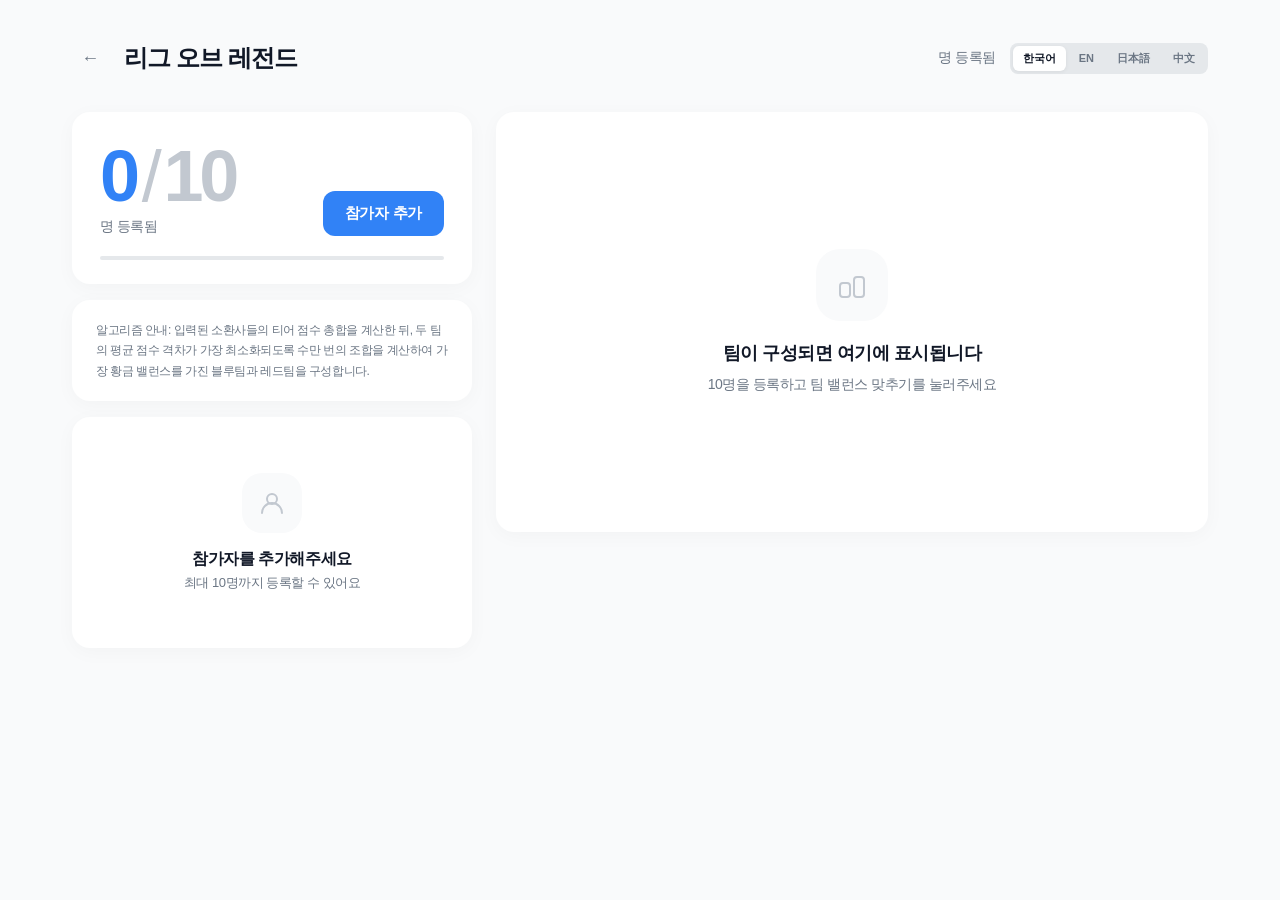
==== lol/index.html @ 45f171fe "update" ====
<!DOCTYPE html>
<html lang="ko">
<head>
  <meta charset="UTF-8">
  <meta name="viewport" content="width=device-width, initial-scale=1.0">
  <title>리그 오브 레전드 - Team Matching</title>
  <link rel="stylesheet" href="style.css">
</head>
<body>
<div class="page">
  <div class="topbar">
    <a href="../index.html" class="topbar-back">&larr;</a>
    <span class="topbar-title" id="appTitle">리그 오브 레전드</span>
    <div class="topbar-right">
      <span class="topbar-sub" id="statLabel"></span>
      <div class="lang-toggle">
        <button class="lang-btn active" data-lang="ko">한국어</button>
        <button class="lang-btn" data-lang="en">EN</button>
        <button class="lang-btn" data-lang="ja">日本語</button>
        <button class="lang-btn" data-lang="zh">中文</button>
      </div>
    </div>
  </div>
  <div class="dashboard">
    <div class="left-panel">
      <div class="card">
        <div class="stat-block">
          <div class="stat-row">
            <div>
              <div class="stat-count"><span class="n-cur" id="countNum">0</span><span class="n-sep">/</span><span class="n-tot">10</span></div>
              <div class="stat-label" id="statLabelSub"></div>
            </div>
            <div class="stat-actions">
              <button class="btn btn-primary" id="btnAdd"><span id="btnAddText"></span></button>
              <button class="btn btn-ghost" id="btnReset" style="display:none"></button>
            </div>
          </div>
          <div class="progress-wrap"><div class="progress-track"><div class="progress-fill" id="countProgress" style="width:0%"></div></div></div>
        </div>
        <div id="btnMatchWrap" style="display:none;padding:0 28px 24px">
          <button class="btn btn-primary btn-match" id="btnMatch"><span id="btnMatchText"></span></button>
        </div>
      </div>
      <!-- Algorithm info (shown before matching too) -->
      <div class="card algo-info-card" id="algoPreCard">
        <p class="algo-info-text" id="algoPreText"></p>
      </div>
      <div class="card" id="playerListCard" style="display:none">
        <div class="section-label" id="sectionLabelPlayers"></div>
        <div id="playerGrid" class="player-list"></div>
      </div>
      <div class="card" id="emptyCard">
        <div class="empty-state">
          <div class="empty-icon-wrap"><svg width="28" height="28" viewBox="0 0 28 28" fill="none"><circle cx="14" cy="10" r="5" stroke="#C2C8D0" stroke-width="2"/><path d="M4 24c0-5.523 4.477-10 10-10s10 4.477 10 10" stroke="#C2C8D0" stroke-width="2" stroke-linecap="round"/></svg></div>
          <div class="empty-title" id="emptyTitle"></div>
          <div class="empty-sub" id="emptySubtitle"></div>
        </div>
      </div>
    </div>
    <div class="right-panel">
      <div class="card placeholder-card" id="placeholderCard">
        <div class="placeholder-icon"><svg width="32" height="32" viewBox="0 0 32 32" fill="none"><rect x="4" y="14" width="10" height="14" rx="3" stroke="#C2C8D0" stroke-width="2"/><rect x="18" y="8" width="10" height="20" rx="3" stroke="#C2C8D0" stroke-width="2"/></svg></div>
        <div class="placeholder-title" id="placeholderTitle"></div>
        <div class="placeholder-sub" id="placeholderSub"></div>
      </div>
      <div id="resultScreen" class="result-screen">
        <div class="card result-header-card"><div class="result-title" id="resultTitle"></div><div class="result-subtitle" id="resultSubtitle"></div></div>
        <div id="errorMsg" class="error-msg" style="display:none"></div>
        <div id="warnMsg" class="warn-msg" style="display:none"></div>
        <div class="card" id="balanceSection"><div class="balance-section"><div class="balance-label" id="balanceLabel"></div><div class="balance-bar-wrap"><span class="balance-pct blue" id="bluePct">50%</span><div class="balance-bar-bg"><div class="balance-bar-blue" id="blueBar" style="width:50%"></div><div class="balance-bar-red" id="redBar" style="width:50%"></div></div><span class="balance-pct red" id="redPct">50%</span></div></div></div>
        <div class="teams-grid" id="teamsWrapper"></div>
        <div class="card algo-info-card"><p class="algo-info-text" id="algoInfoText"></p></div>
        <div class="card result-actions-card">
          <button class="btn btn-ghost" id="btnBack"></button>
          <button class="btn btn-secondary" id="btnCopy"><span id="btnCopyText"></span></button>
          <button class="btn btn-primary" id="btnReroll"><span id="btnRerollText"></span></button>
        </div>
      </div>
    </div>
  </div>
</div>
<div class="modal-overlay" id="modalOverlay"><div class="modal-sheet"><div class="modal-header"><span class="modal-title" id="modalTitle"></span><button class="modal-close" id="modalCloseBtn"><svg width="14" height="14" viewBox="0 0 14 14" fill="none"><path d="M1 1L13 13M13 1L1 13" stroke="currentColor" stroke-width="2" stroke-linecap="round"/></svg></button></div><div class="modal-body"><div class="step-indicator" id="stepIndicator"></div><div class="step-panel active" id="step1"><div class="step-label" id="stepLabel1"></div><input class="input-field" id="inputName" type="text" maxlength="20"><button class="modal-btn-primary" id="btnNext"></button></div><div class="step-panel" id="step2"><div class="step-label" id="stepLabel2"></div><div class="chip-grid" id="tierChips"></div></div><div class="step-panel" id="step3"><div class="step-label" id="stepLabel3"></div><div class="chip-grid" id="subTierChips"></div><div id="masterLpWrap" style="display:none;margin-top:16px"><div class="step-label" id="masterLpLabel"></div><div class="chip-grid" id="masterLpChips"></div></div></div><div class="step-panel" id="step4"><div class="step-label" id="stepLabel4"></div><div class="chip-grid" id="laneChips"></div></div><div class="step-panel" id="step5"><div class="step-label" id="stepLabel5"></div><div class="chip-grid" id="mustChips"></div><button class="modal-btn-ghost" id="btnSkip"></button></div><div class="step-panel" id="step6"><div class="step-label" id="stepLabel6"></div><div class="chip-grid" id="avoidChips"></div><button class="modal-btn-primary" id="btnFinish"></button></div></div></div></div>
<div class="modal-overlay" id="conflictOverlay"><div class="modal-sheet"><div class="modal-header"><span class="modal-title" id="conflictTitle"></span><button class="modal-close" id="conflictCloseBtn"><svg width="14" height="14" viewBox="0 0 14 14" fill="none"><path d="M1 1L13 13M13 1L1 13" stroke="currentColor" stroke-width="2" stroke-linecap="round"/></svg></button></div><div class="modal-body"><p class="conflict-msg" id="conflictMsg"></p><div class="conflict-btn-row"><button class="btn btn-ghost" id="conflictCancelBtn"></button><button class="btn btn-primary" id="conflictForceBtn" style="background:var(--red)"></button></div></div></div></div>
<div class="toast" id="toast"></div>
<script src="app.js"></script>
</body>
</html>
---- lol/style.css ----
*,*::before,*::after{box-sizing:border-box;margin:0;padding:0}
:root{--page-bg:#F9FAFB;--card-bg:#FFF;--blue:#3182F6;--blue-h:#1B6EE8;--blue-dim:rgba(49,130,246,.08);--red:#F04452;--red-dim:rgba(240,68,82,.07);--green:#00C471;--green-dim:rgba(0,196,113,.09);--orange:#F57C00;--orange-dim:rgba(245,124,0,.08);--text:#111827;--text2:#6B7684;--text3:#C2C8D0;--border:#E5E8EB;--card-shadow:0 4px 20px rgba(0,0,0,.03);--r:18px;--r-sm:12px;--r-xs:8px}
body{font-family:-apple-system,BlinkMacSystemFont,"Segoe UI","Noto Sans KR",Roboto,sans-serif;background:var(--page-bg);color:var(--text);min-height:100vh;-webkit-font-smoothing:antialiased;letter-spacing:-.03em}
.page{max-width:1200px;margin:0 auto;padding:40px 32px 80px}
.topbar{display:flex;align-items:center;gap:16px;margin-bottom:36px;flex-wrap:wrap}
.topbar-back{font-size:18px;font-weight:600;color:var(--text2);text-decoration:none;width:36px;height:36px;border-radius:50%;display:flex;align-items:center;justify-content:center;border:none;transition:all .12s;flex-shrink:0}
.topbar-back:hover{color:var(--blue)}.topbar-back:active{transform:scale(.9)}
.topbar-title{font-size:24px;font-weight:800;letter-spacing:-.04em;flex:1}
.topbar-right{display:flex;align-items:center;gap:14px;flex-wrap:wrap}
.topbar-sub{font-size:14px;color:var(--text2);font-weight:500;white-space:nowrap}
.lang-toggle{display:flex;gap:3px;background:var(--border);border-radius:var(--r-xs);padding:3px}
.lang-btn{padding:5px 10px;border-radius:6px;border:none;background:transparent;font-family:inherit;font-size:11px;font-weight:700;color:var(--text2);cursor:pointer;transition:all .12s}.lang-btn:active{transform:scale(.94)}.lang-btn.active{background:var(--card-bg);color:var(--text);box-shadow:0 1px 4px rgba(0,0,0,.06)}
.dashboard{display:grid;grid-template-columns:400px 1fr;gap:24px;align-items:start}@media(max-width:860px){.page{padding:24px 16px 60px}.dashboard{grid-template-columns:1fr}}
.card{background:var(--card-bg);border-radius:var(--r);box-shadow:var(--card-shadow);overflow:hidden}
.left-panel{display:flex;flex-direction:column;gap:16px}
.stat-block{padding:28px 28px 24px}.stat-row{display:flex;align-items:flex-end;justify-content:space-between;gap:12px}
.stat-count{font-size:72px;font-weight:800;letter-spacing:-.06em;line-height:1}.stat-count .n-cur{color:var(--blue)}.stat-count .n-sep{color:var(--text3);font-weight:300;margin:0 6px}.stat-count .n-tot{color:var(--text3)}
.stat-label{font-size:14px;color:var(--text2);font-weight:500;margin-top:6px}
.stat-actions{display:flex;flex-direction:column;gap:8px;align-items:flex-end;flex-shrink:0}
.progress-wrap{margin-top:20px}.progress-track{height:4px;border-radius:2px;background:var(--border);overflow:hidden}.progress-fill{height:100%;background:var(--blue);border-radius:2px;transition:width .45s cubic-bezier(.34,1.4,.64,1)}
.btn{display:inline-flex;align-items:center;justify-content:center;gap:6px;border:none;border-radius:var(--r-sm);font-family:inherit;font-weight:700;cursor:pointer;transition:all .12s;user-select:none;letter-spacing:-.02em;white-space:nowrap}.btn:active{transform:scale(.96)}.btn:disabled{opacity:.35;cursor:not-allowed;transform:none!important}
.btn-primary{background:var(--blue);color:#fff;padding:13px 22px;font-size:15px}.btn-primary:hover{background:var(--blue-h)}
.btn-secondary{background:var(--page-bg);color:var(--text);padding:13px 22px;font-size:15px}.btn-secondary:hover{background:var(--border)}
.btn-ghost{background:transparent;color:var(--text2);border:1.5px solid var(--border);padding:12px 20px;font-size:14px}.btn-ghost:hover{background:var(--page-bg)}
.btn-danger{background:var(--red-dim);color:var(--red);padding:8px 14px;font-size:13px}.btn-danger:hover{background:rgba(240,68,82,.13)}
.btn-match{width:100%;padding:16px;font-size:16px;border-radius:var(--r)}
.section-label{font-size:11px;font-weight:700;color:var(--text3);letter-spacing:.08em;text-transform:uppercase;padding:0 28px 12px}
.player-list{display:flex;flex-direction:column}.player-item{display:flex;align-items:center;gap:14px;padding:14px 24px;border-top:1px solid var(--page-bg);transition:background .1s}.player-item:first-child{border-top:none}.player-item:hover{background:#FAFBFC}
.tier-badge{width:44px;height:44px;border-radius:var(--r-sm);display:flex;align-items:center;justify-content:center;font-size:12px;font-weight:800;flex-shrink:0}
.player-info{flex:1;min-width:0}.player-name{font-size:15px;font-weight:700;white-space:nowrap;overflow:hidden;text-overflow:ellipsis}.player-meta{font-size:12px;color:var(--text2);margin-top:2px;font-weight:500}
.score-pill{display:inline-block;font-size:11px;font-weight:700;color:var(--blue);background:var(--blue-dim);padding:2px 8px;border-radius:20px;margin-top:4px}
.player-tags{display:flex;gap:4px;flex-wrap:wrap;margin-top:4px}.tag{font-size:11px;padding:2px 7px;border-radius:20px;font-weight:600}.tag-must{background:var(--green-dim);color:#007A45}.tag-avoid{background:var(--red-dim);color:var(--red)}
.empty-state{padding:56px 28px;text-align:center}.empty-icon-wrap{width:60px;height:60px;border-radius:20px;background:var(--page-bg);margin:0 auto 16px;display:flex;align-items:center;justify-content:center}
.empty-title{font-size:16px;font-weight:700;margin-bottom:4px}.empty-sub{font-size:13px;color:var(--text2);font-weight:500}
.right-panel{position:sticky;top:32px}
.placeholder-card{min-height:420px;display:flex;flex-direction:column;align-items:center;justify-content:center;text-align:center;padding:48px 40px}
.placeholder-icon{width:72px;height:72px;border-radius:24px;background:var(--page-bg);margin:0 auto 20px;display:flex;align-items:center;justify-content:center}
.placeholder-title{font-size:18px;font-weight:700;margin-bottom:8px}.placeholder-sub{font-size:14px;color:var(--text2);font-weight:500;line-height:1.6;white-space:pre-line}
.result-screen{display:none}.result-screen.active{display:flex;flex-direction:column;gap:16px}
.result-header-card{padding:28px 28px 24px}.result-title{font-size:22px;font-weight:800;letter-spacing:-.04em}.result-subtitle{font-size:13px;color:var(--text2);margin-top:4px;font-weight:500}
.balance-section{padding:20px 28px}.balance-label{font-size:11px;font-weight:700;color:var(--text3);letter-spacing:.08em;text-transform:uppercase;margin-bottom:10px}
.balance-bar-wrap{display:flex;align-items:center;gap:10px}.balance-bar-bg{flex:1;height:6px;border-radius:3px;background:var(--border);overflow:hidden;display:flex}
.balance-bar-blue{height:100%;background:var(--blue);transition:width .5s cubic-bezier(.34,1.2,.64,1)}.balance-bar-red{height:100%;background:var(--red);transition:width .5s cubic-bezier(.34,1.2,.64,1)}
.balance-pct{font-size:12px;font-weight:700;min-width:36px;text-align:center}.balance-pct.blue{color:var(--blue)}.balance-pct.red{color:var(--red)}
.teams-grid{display:grid;grid-template-columns:1fr 1fr;gap:16px}@media(max-width:640px){.teams-grid{grid-template-columns:1fr}}
.team-card{border-radius:var(--r);overflow:hidden;box-shadow:var(--card-shadow)}.team-header{padding:16px 20px;font-size:14px;font-weight:800;display:flex;align-items:center;justify-content:space-between;letter-spacing:-.03em}
.team-blue .team-header{background:var(--blue-dim);color:var(--blue)}.team-red .team-header{background:var(--red-dim);color:var(--red)}
.team-score-badge{font-size:12px;font-weight:700;padding:3px 10px;border-radius:20px}.team-blue .team-score-badge{background:rgba(49,130,246,.12);color:var(--blue)}.team-red .team-score-badge{background:rgba(240,68,82,.12);color:var(--red)}
.team-player-list{background:var(--card-bg)}.team-player-row{display:flex;align-items:center;gap:10px;padding:11px 20px;border-bottom:1px solid var(--page-bg)}.team-player-row:last-child{border-bottom:none}
.lane-badge{width:28px;height:28px;border-radius:var(--r-xs);background:var(--page-bg);display:flex;align-items:center;justify-content:center;font-size:11px;font-weight:800;color:var(--text2);flex-shrink:0}
.team-player-name{font-size:14px;font-weight:700;flex:1;letter-spacing:-.02em}.team-player-tier{font-size:11px;color:var(--text2);font-weight:600}
.algo-info-card{padding:20px 24px}.algo-info-text{font-size:12px;color:var(--text2);line-height:1.7;font-weight:500}
.result-actions-card{padding:20px 28px;display:flex;gap:10px}.result-actions-card .btn{flex:1}
.error-msg{margin:0 28px;background:var(--red-dim);border:1px solid rgba(240,68,82,.18);border-radius:var(--r-sm);padding:14px 18px;color:var(--red);font-size:13px;font-weight:600;text-align:center}
.warn-msg{margin:0 28px;background:var(--orange-dim);border:1px solid rgba(245,124,0,.18);border-radius:var(--r-sm);padding:12px 18px;color:var(--orange);font-size:12px;font-weight:600;text-align:center}
.modal-overlay{position:fixed;inset:0;z-index:300;background:rgba(255,255,255,.82);backdrop-filter:blur(20px);-webkit-backdrop-filter:blur(20px);display:flex;align-items:center;justify-content:center;opacity:0;pointer-events:none;transition:opacity .22s;padding:20px}.modal-overlay.active{opacity:1;pointer-events:all}
.modal-sheet{background:var(--card-bg);border-radius:24px;width:100%;max-width:520px;box-shadow:0 8px 60px rgba(0,0,0,.12);transform:translateY(20px) scale(.98);transition:transform .28s cubic-bezier(.34,1.4,.64,1);max-height:90vh;overflow-y:auto}.modal-overlay.active .modal-sheet{transform:translateY(0) scale(1)}
.modal-header{padding:28px 28px 0;display:flex;align-items:center;justify-content:space-between}.modal-title{font-size:20px;font-weight:800;letter-spacing:-.04em}
.modal-close{width:32px;height:32px;border-radius:50%;background:var(--page-bg);border:none;cursor:pointer;display:flex;align-items:center;justify-content:center;color:var(--text2);transition:background .12s;flex-shrink:0}.modal-close:hover{background:var(--border)}.modal-close:active{transform:scale(.9)}
.modal-body{padding:20px 28px 32px}
.step-indicator{display:flex;gap:5px;margin-bottom:22px}.step-dot{height:3px;border-radius:2px;flex:1;background:var(--border);transition:background .25s}.step-dot.active{background:var(--blue)}.step-dot.done{background:var(--green)}
.step-panel{display:none}.step-panel.active{display:block;animation:fadeSlide .22s ease}@keyframes fadeSlide{from{opacity:0;transform:translateX(14px)}to{opacity:1;transform:translateX(0)}}
.step-label{font-size:11px;font-weight:700;color:var(--text3);letter-spacing:.07em;text-transform:uppercase;margin-bottom:12px}
.input-field{width:100%;padding:15px 18px;border:1.5px solid var(--border);border-radius:var(--r-sm);font-size:17px;font-family:inherit;font-weight:600;color:var(--text);background:var(--card-bg);outline:none;transition:border-color .15s}.input-field:focus{border-color:var(--blue)}.input-field::placeholder{color:var(--text3);font-weight:500}
.chip-grid{display:flex;flex-wrap:wrap;gap:8px}.chip{padding:10px 16px;border-radius:var(--r-sm);border:1.5px solid var(--border);background:var(--card-bg);font-size:13px;font-weight:600;cursor:pointer;transition:all .1s;user-select:none;color:var(--text)}.chip:hover{border-color:var(--blue);color:var(--blue)}.chip:active{transform:scale(.95)}.chip.selected{background:var(--blue);border-color:var(--blue);color:#fff}.chip.sel-avoid{background:var(--red);border-color:var(--red);color:#fff}.chip.sel-must{background:var(--green);border-color:var(--green);color:#fff}
.modal-btn-primary{width:100%;margin-top:14px;padding:15px;border-radius:var(--r-sm);background:var(--blue);color:#fff;border:none;font-family:inherit;font-size:15px;font-weight:700;cursor:pointer;transition:all .12s}.modal-btn-primary:hover{background:var(--blue-h)}.modal-btn-primary:active{transform:scale(.97)}
.modal-btn-ghost{width:100%;margin-top:10px;padding:13px;border-radius:var(--r-sm);background:transparent;color:var(--text2);border:1.5px solid var(--border);font-family:inherit;font-size:14px;font-weight:700;cursor:pointer;transition:all .12s}.modal-btn-ghost:hover{background:var(--page-bg)}.modal-btn-ghost:active{transform:scale(.97)}
.conflict-msg{font-size:14px;color:var(--text2);line-height:1.7;margin-bottom:24px;white-space:pre-line;font-weight:500}.conflict-btn-row{display:flex;gap:10px}.conflict-btn-row .btn{flex:1}
.toast{position:fixed;bottom:32px;left:50%;transform:translateX(-50%) translateY(16px);background:rgba(17,24,39,.92);color:#fff;padding:11px 20px;border-radius:12px;font-size:13px;font-weight:600;opacity:0;transition:all .25s;z-index:999;white-space:nowrap;pointer-events:none}.toast.show{opacity:1;transform:translateX(-50%) translateY(0)}
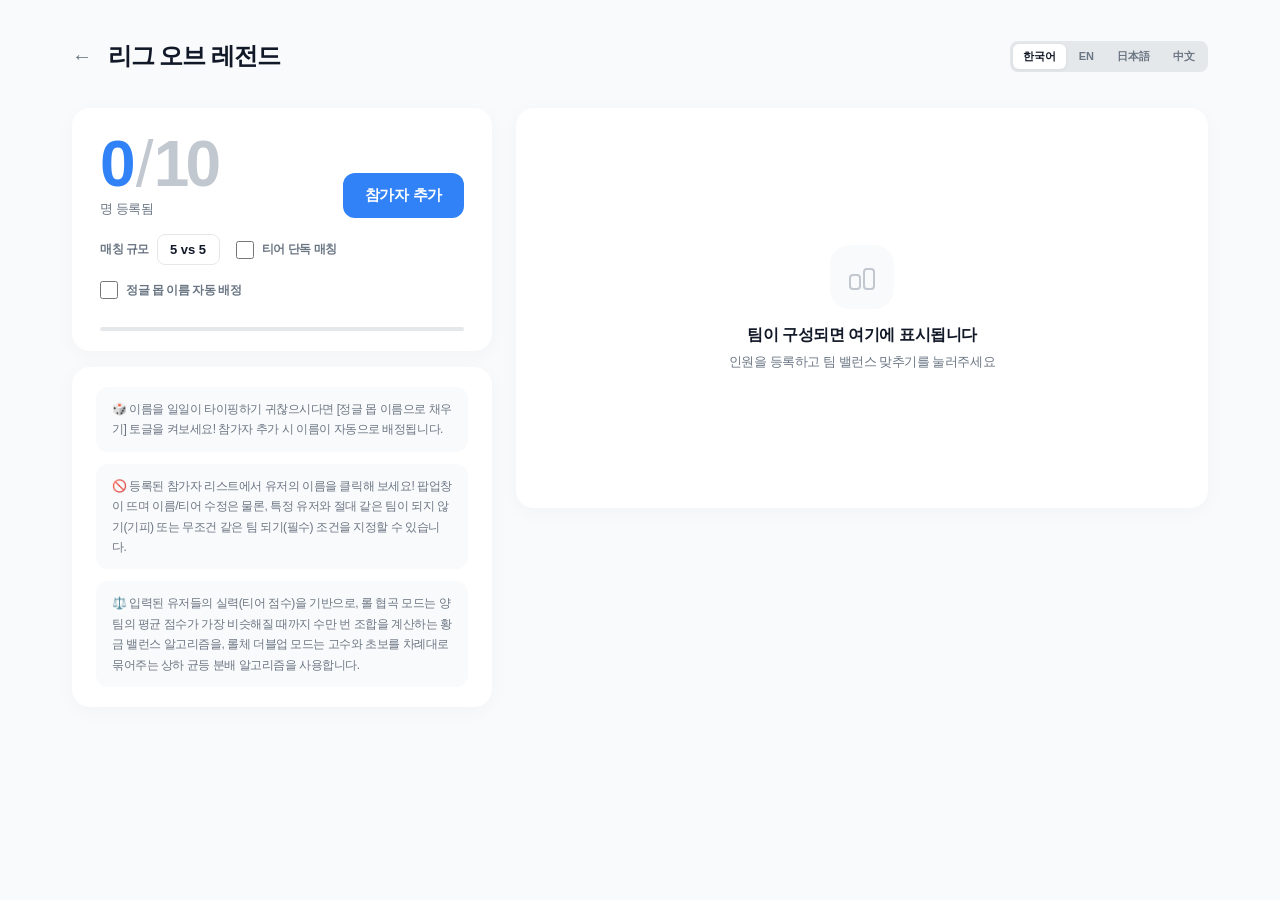
==== commit a3dac052: "1.2" ====
--- a/lol/index.html
+++ b/lol/index.html
@@ -10,9 +10,8 @@
 <div class="page">
   <div class="topbar">
     <a href="../index.html" class="topbar-back">&larr;</a>
-    <span class="topbar-title" id="appTitle">리그 오브 레전드</span>
+    <span class="topbar-title" id="appTitle"></span>
     <div class="topbar-right">
-      <span class="topbar-sub" id="statLabel"></span>
       <div class="lang-toggle">
         <button class="lang-btn active" data-lang="ko">한국어</button>
         <button class="lang-btn" data-lang="en">EN</button>
@@ -23,11 +22,12 @@
   </div>
   <div class="dashboard">
     <div class="left-panel">
+      <!-- Controls card -->
       <div class="card">
         <div class="stat-block">
           <div class="stat-row">
             <div>
-              <div class="stat-count"><span class="n-cur" id="countNum">0</span><span class="n-sep">/</span><span class="n-tot">10</span></div>
+              <div class="stat-count"><span class="n-cur" id="countNum">0</span><span class="n-sep">/</span><span class="n-tot" id="countTotal">10</span></div>
               <div class="stat-label" id="statLabelSub"></div>
             </div>
             <div class="stat-actions">
@@ -35,26 +35,50 @@
               <button class="btn btn-ghost" id="btnReset" style="display:none"></button>
             </div>
           </div>
+          <!-- Options row -->
+          <div class="options-row">
+            <div class="option-item">
+              <label class="option-label" id="matchSizeLabel"></label>
+              <select class="option-select" id="matchSizeSelect">
+                <option value="2">2 vs 2</option>
+                <option value="3">3 vs 3</option>
+                <option value="4">4 vs 4</option>
+                <option value="5" selected>5 vs 5</option>
+              </select>
+            </div>
+            <div class="option-item">
+              <label class="toggle-wrap">
+                <input type="checkbox" id="simpleModeToggle">
+                <span class="toggle-label" id="simpleModeLabel"></span>
+              </label>
+            </div>
+            <div class="option-item">
+              <label class="toggle-wrap">
+                <input type="checkbox" id="autoNameToggle">
+                <span class="toggle-label" id="autoNameLabel"></span>
+              </label>
+            </div>
+          </div>
+          <!-- Utility buttons -->
+          <div class="util-row">
+            <button class="btn btn-ghost btn-util" id="btnUndo" style="display:none"></button>
+          </div>
           <div class="progress-wrap"><div class="progress-track"><div class="progress-fill" id="countProgress" style="width:0%"></div></div></div>
         </div>
         <div id="btnMatchWrap" style="display:none;padding:0 28px 24px">
           <button class="btn btn-primary btn-match" id="btnMatch"><span id="btnMatchText"></span></button>
         </div>
       </div>
-      <!-- Algorithm info (shown before matching too) -->
-      <div class="card algo-info-card" id="algoPreCard">
-        <p class="algo-info-text" id="algoPreText"></p>
+      <!-- Guide card -->
+      <div class="card guide-card" id="guideCard">
+        <div class="guide-item" id="guideAutoFill"></div>
+        <div class="guide-item" id="guideRelation"></div>
+        <div class="guide-item" id="guideAlgo"></div>
       </div>
+      <!-- Player list -->
       <div class="card" id="playerListCard" style="display:none">
         <div class="section-label" id="sectionLabelPlayers"></div>
         <div id="playerGrid" class="player-list"></div>
-      </div>
-      <div class="card" id="emptyCard">
-        <div class="empty-state">
-          <div class="empty-icon-wrap"><svg width="28" height="28" viewBox="0 0 28 28" fill="none"><circle cx="14" cy="10" r="5" stroke="#C2C8D0" stroke-width="2"/><path d="M4 24c0-5.523 4.477-10 10-10s10 4.477 10 10" stroke="#C2C8D0" stroke-width="2" stroke-linecap="round"/></svg></div>
-          <div class="empty-title" id="emptyTitle"></div>
-          <div class="empty-sub" id="emptySubtitle"></div>
-        </div>
       </div>
     </div>
     <div class="right-panel">
@@ -69,7 +93,6 @@
         <div id="warnMsg" class="warn-msg" style="display:none"></div>
         <div class="card" id="balanceSection"><div class="balance-section"><div class="balance-label" id="balanceLabel"></div><div class="balance-bar-wrap"><span class="balance-pct blue" id="bluePct">50%</span><div class="balance-bar-bg"><div class="balance-bar-blue" id="blueBar" style="width:50%"></div><div class="balance-bar-red" id="redBar" style="width:50%"></div></div><span class="balance-pct red" id="redPct">50%</span></div></div></div>
         <div class="teams-grid" id="teamsWrapper"></div>
-        <div class="card algo-info-card"><p class="algo-info-text" id="algoInfoText"></p></div>
         <div class="card result-actions-card">
           <button class="btn btn-ghost" id="btnBack"></button>
           <button class="btn btn-secondary" id="btnCopy"><span id="btnCopyText"></span></button>
@@ -79,9 +102,23 @@
     </div>
   </div>
 </div>
-<div class="modal-overlay" id="modalOverlay"><div class="modal-sheet"><div class="modal-header"><span class="modal-title" id="modalTitle"></span><button class="modal-close" id="modalCloseBtn"><svg width="14" height="14" viewBox="0 0 14 14" fill="none"><path d="M1 1L13 13M13 1L1 13" stroke="currentColor" stroke-width="2" stroke-linecap="round"/></svg></button></div><div class="modal-body"><div class="step-indicator" id="stepIndicator"></div><div class="step-panel active" id="step1"><div class="step-label" id="stepLabel1"></div><input class="input-field" id="inputName" type="text" maxlength="20"><button class="modal-btn-primary" id="btnNext"></button></div><div class="step-panel" id="step2"><div class="step-label" id="stepLabel2"></div><div class="chip-grid" id="tierChips"></div></div><div class="step-panel" id="step3"><div class="step-label" id="stepLabel3"></div><div class="chip-grid" id="subTierChips"></div><div id="masterLpWrap" style="display:none;margin-top:16px"><div class="step-label" id="masterLpLabel"></div><div class="chip-grid" id="masterLpChips"></div></div></div><div class="step-panel" id="step4"><div class="step-label" id="stepLabel4"></div><div class="chip-grid" id="laneChips"></div></div><div class="step-panel" id="step5"><div class="step-label" id="stepLabel5"></div><div class="chip-grid" id="mustChips"></div><button class="modal-btn-ghost" id="btnSkip"></button></div><div class="step-panel" id="step6"><div class="step-label" id="stepLabel6"></div><div class="chip-grid" id="avoidChips"></div><button class="modal-btn-primary" id="btnFinish"></button></div></div></div></div>
+<!-- Add Modal -->
+<div class="modal-overlay" id="modalOverlay"><div class="modal-sheet"><div class="modal-header"><button class="modal-back" id="modalBackBtn" style="display:none">&larr;</button><span class="modal-title" id="modalTitle"></span><button class="modal-close" id="modalCloseBtn"><svg width="14" height="14" viewBox="0 0 14 14" fill="none"><path d="M1 1L13 13M13 1L1 13" stroke="currentColor" stroke-width="2" stroke-linecap="round"/></svg></button></div><div class="modal-body"><div class="step-indicator" id="stepIndicator"></div><div class="step-panel active" id="step1"><div class="step-label" id="stepLabel1"></div><input class="input-field" id="inputName" type="text" maxlength="20"><button class="modal-btn-primary" id="btnNext"></button></div><div class="step-panel" id="step2"><div class="step-label" id="stepLabel2"></div><div class="chip-grid" id="tierChips"></div></div><div class="step-panel" id="step3"><div class="step-label" id="stepLabel3"></div><div class="chip-grid" id="subTierChips"></div><div id="masterLpWrap" style="display:none;margin-top:16px"><div class="step-label" id="masterLpLabel"></div><div class="chip-grid" id="masterLpChips"></div></div></div><div class="step-panel" id="step4"><div class="step-label" id="stepLabel4"></div><div class="chip-grid" id="laneChips"></div></div></div></div></div>
+<!-- Edit Modal -->
+<div class="modal-overlay" id="editOverlay"><div class="modal-sheet"><div class="modal-header"><span class="modal-title" id="editModalTitle"></span><button class="modal-close" id="editCloseBtn"><svg width="14" height="14" viewBox="0 0 14 14" fill="none"><path d="M1 1L13 13M13 1L1 13" stroke="currentColor" stroke-width="2" stroke-linecap="round"/></svg></button></div><div class="modal-body" id="editModalBody"></div></div></div>
+<!-- Conflict Modal -->
 <div class="modal-overlay" id="conflictOverlay"><div class="modal-sheet"><div class="modal-header"><span class="modal-title" id="conflictTitle"></span><button class="modal-close" id="conflictCloseBtn"><svg width="14" height="14" viewBox="0 0 14 14" fill="none"><path d="M1 1L13 13M13 1L1 13" stroke="currentColor" stroke-width="2" stroke-linecap="round"/></svg></button></div><div class="modal-body"><p class="conflict-msg" id="conflictMsg"></p><div class="conflict-btn-row"><button class="btn btn-ghost" id="conflictCancelBtn"></button><button class="btn btn-primary" id="conflictForceBtn" style="background:var(--red)"></button></div></div></div></div>
 <div class="toast" id="toast"></div>
-<script src="app.js"></script>
+<script src="../shared/tierData.js"></script>
+<script src="../shared/utils.js"></script>
+<script src="../shared/i18n.js"></script>
+<script src="ui.js"></script>
+<script src="modal.js"></script>
+<script src="editModal.js"></script>
+<script src="algorithm.js"></script>
+<script src="autofill.js"></script>
+<script src="copy.js"></script>
+<script src="guide.js"></script>
+<script src="main.js"></script>
 </body>
 </html>
--- a/lol/style.css
+++ b/lol/style.css
@@ -3,67 +3,77 @@
 body{font-family:-apple-system,BlinkMacSystemFont,"Segoe UI","Noto Sans KR",Roboto,sans-serif;background:var(--page-bg);color:var(--text);min-height:100vh;-webkit-font-smoothing:antialiased;letter-spacing:-.03em}
 .page{max-width:1200px;margin:0 auto;padding:40px 32px 80px}
 .topbar{display:flex;align-items:center;gap:16px;margin-bottom:36px;flex-wrap:wrap}
-.topbar-back{font-size:18px;font-weight:600;color:var(--text2);text-decoration:none;width:36px;height:36px;border-radius:50%;display:flex;align-items:center;justify-content:center;border:none;transition:all .12s;flex-shrink:0}
-.topbar-back:hover{color:var(--blue)}.topbar-back:active{transform:scale(.9)}
+.topbar-back{font-size:20px;font-weight:600;color:var(--text2);text-decoration:none;transition:color .12s}.topbar-back:hover{color:var(--blue)}.topbar-back:active{transform:scale(.9)}
 .topbar-title{font-size:24px;font-weight:800;letter-spacing:-.04em;flex:1}
 .topbar-right{display:flex;align-items:center;gap:14px;flex-wrap:wrap}
 .topbar-sub{font-size:14px;color:var(--text2);font-weight:500;white-space:nowrap}
 .lang-toggle{display:flex;gap:3px;background:var(--border);border-radius:var(--r-xs);padding:3px}
 .lang-btn{padding:5px 10px;border-radius:6px;border:none;background:transparent;font-family:inherit;font-size:11px;font-weight:700;color:var(--text2);cursor:pointer;transition:all .12s}.lang-btn:active{transform:scale(.94)}.lang-btn.active{background:var(--card-bg);color:var(--text);box-shadow:0 1px 4px rgba(0,0,0,.06)}
-.dashboard{display:grid;grid-template-columns:400px 1fr;gap:24px;align-items:start}@media(max-width:860px){.page{padding:24px 16px 60px}.dashboard{grid-template-columns:1fr}}
+.dashboard{display:grid;grid-template-columns:420px 1fr;gap:24px;align-items:start}@media(max-width:900px){.page{padding:24px 16px 60px}.dashboard{grid-template-columns:1fr}}
 .card{background:var(--card-bg);border-radius:var(--r);box-shadow:var(--card-shadow);overflow:hidden}
 .left-panel{display:flex;flex-direction:column;gap:16px}
-.stat-block{padding:28px 28px 24px}.stat-row{display:flex;align-items:flex-end;justify-content:space-between;gap:12px}
-.stat-count{font-size:72px;font-weight:800;letter-spacing:-.06em;line-height:1}.stat-count .n-cur{color:var(--blue)}.stat-count .n-sep{color:var(--text3);font-weight:300;margin:0 6px}.stat-count .n-tot{color:var(--text3)}
-.stat-label{font-size:14px;color:var(--text2);font-weight:500;margin-top:6px}
+.stat-block{padding:24px 28px 20px}.stat-row{display:flex;align-items:flex-end;justify-content:space-between;gap:12px}
+.stat-count{font-size:64px;font-weight:800;letter-spacing:-.06em;line-height:1}.stat-count .n-cur{color:var(--blue)}.stat-count .n-sep{color:var(--text3);font-weight:300;margin:0 4px}.stat-count .n-tot{color:var(--text3)}
+.stat-label{font-size:13px;color:var(--text2);font-weight:500;margin-top:4px}
 .stat-actions{display:flex;flex-direction:column;gap:8px;align-items:flex-end;flex-shrink:0}
-.progress-wrap{margin-top:20px}.progress-track{height:4px;border-radius:2px;background:var(--border);overflow:hidden}.progress-fill{height:100%;background:var(--blue);border-radius:2px;transition:width .45s cubic-bezier(.34,1.4,.64,1)}
+.options-row{display:flex;gap:16px;align-items:center;margin-top:16px;flex-wrap:wrap}
+.option-item{display:flex;align-items:center;gap:8px}
+.option-label{font-size:12px;font-weight:700;color:var(--text2)}
+.option-select{padding:7px 12px;border-radius:var(--r-xs);border:1.5px solid var(--border);background:var(--card-bg);font-family:inherit;font-size:13px;font-weight:700;color:var(--text);cursor:pointer;outline:none;-webkit-appearance:none;appearance:none}.option-select:focus{border-color:var(--blue)}
+.toggle-wrap{display:flex;align-items:center;gap:8px;cursor:pointer}
+.toggle-wrap input[type="checkbox"]{width:18px;height:18px;accent-color:var(--blue);cursor:pointer}
+.toggle-label{font-size:12px;font-weight:700;color:var(--text2)}
+.util-row{display:flex;gap:8px;margin-top:12px}
+.btn-util{padding:9px 14px;font-size:12px}
+.progress-wrap{margin-top:16px}.progress-track{height:4px;border-radius:2px;background:var(--border);overflow:hidden}.progress-fill{height:100%;background:var(--blue);border-radius:2px;transition:width .45s cubic-bezier(.34,1.4,.64,1)}
 .btn{display:inline-flex;align-items:center;justify-content:center;gap:6px;border:none;border-radius:var(--r-sm);font-family:inherit;font-weight:700;cursor:pointer;transition:all .12s;user-select:none;letter-spacing:-.02em;white-space:nowrap}.btn:active{transform:scale(.96)}.btn:disabled{opacity:.35;cursor:not-allowed;transform:none!important}
 .btn-primary{background:var(--blue);color:#fff;padding:13px 22px;font-size:15px}.btn-primary:hover{background:var(--blue-h)}
 .btn-secondary{background:var(--page-bg);color:var(--text);padding:13px 22px;font-size:15px}.btn-secondary:hover{background:var(--border)}
 .btn-ghost{background:transparent;color:var(--text2);border:1.5px solid var(--border);padding:12px 20px;font-size:14px}.btn-ghost:hover{background:var(--page-bg)}
 .btn-danger{background:var(--red-dim);color:var(--red);padding:8px 14px;font-size:13px}.btn-danger:hover{background:rgba(240,68,82,.13)}
 .btn-match{width:100%;padding:16px;font-size:16px;border-radius:var(--r)}
+.guide-card{padding:20px 24px;display:flex;flex-direction:column;gap:12px}
+.guide-item{font-size:12px;color:var(--text2);line-height:1.7;font-weight:500;padding:12px 16px;background:var(--page-bg);border-radius:var(--r-sm)}
 .section-label{font-size:11px;font-weight:700;color:var(--text3);letter-spacing:.08em;text-transform:uppercase;padding:0 28px 12px}
-.player-list{display:flex;flex-direction:column}.player-item{display:flex;align-items:center;gap:14px;padding:14px 24px;border-top:1px solid var(--page-bg);transition:background .1s}.player-item:first-child{border-top:none}.player-item:hover{background:#FAFBFC}
-.tier-badge{width:44px;height:44px;border-radius:var(--r-sm);display:flex;align-items:center;justify-content:center;font-size:12px;font-weight:800;flex-shrink:0}
-.player-info{flex:1;min-width:0}.player-name{font-size:15px;font-weight:700;white-space:nowrap;overflow:hidden;text-overflow:ellipsis}.player-meta{font-size:12px;color:var(--text2);margin-top:2px;font-weight:500}
-.score-pill{display:inline-block;font-size:11px;font-weight:700;color:var(--blue);background:var(--blue-dim);padding:2px 8px;border-radius:20px;margin-top:4px}
-.player-tags{display:flex;gap:4px;flex-wrap:wrap;margin-top:4px}.tag{font-size:11px;padding:2px 7px;border-radius:20px;font-weight:600}.tag-must{background:var(--green-dim);color:#007A45}.tag-avoid{background:var(--red-dim);color:var(--red)}
-.empty-state{padding:56px 28px;text-align:center}.empty-icon-wrap{width:60px;height:60px;border-radius:20px;background:var(--page-bg);margin:0 auto 16px;display:flex;align-items:center;justify-content:center}
-.empty-title{font-size:16px;font-weight:700;margin-bottom:4px}.empty-sub{font-size:13px;color:var(--text2);font-weight:500}
+.player-list{display:flex;flex-direction:column}.player-item{display:flex;align-items:center;gap:14px;padding:14px 24px;border-top:1px solid var(--page-bg);transition:background .1s;cursor:pointer}.player-item:first-child{border-top:none}.player-item:hover{background:#F0F4FF}
+.tier-badge{width:40px;height:40px;border-radius:var(--r-sm);display:flex;align-items:center;justify-content:center;font-size:11px;font-weight:800;flex-shrink:0}
+.player-info{flex:1;min-width:0}.player-name{font-size:14px;font-weight:700;white-space:nowrap;overflow:hidden;text-overflow:ellipsis}.player-meta{font-size:11px;color:var(--text2);margin-top:2px;font-weight:500}
+.score-pill{display:inline-block;font-size:10px;font-weight:700;color:var(--blue);background:var(--blue-dim);padding:2px 7px;border-radius:20px;margin-top:3px}
+.player-tags{display:flex;gap:3px;flex-wrap:wrap;margin-top:3px}.tag{font-size:10px;padding:2px 6px;border-radius:20px;font-weight:600}.tag-must{background:var(--green-dim);color:#007A45}.tag-avoid{background:var(--red-dim);color:var(--red)}
 .right-panel{position:sticky;top:32px}
-.placeholder-card{min-height:420px;display:flex;flex-direction:column;align-items:center;justify-content:center;text-align:center;padding:48px 40px}
-.placeholder-icon{width:72px;height:72px;border-radius:24px;background:var(--page-bg);margin:0 auto 20px;display:flex;align-items:center;justify-content:center}
-.placeholder-title{font-size:18px;font-weight:700;margin-bottom:8px}.placeholder-sub{font-size:14px;color:var(--text2);font-weight:500;line-height:1.6;white-space:pre-line}
+.placeholder-card{min-height:400px;display:flex;flex-direction:column;align-items:center;justify-content:center;text-align:center;padding:48px 40px}
+.placeholder-icon{width:64px;height:64px;border-radius:20px;background:var(--page-bg);margin:0 auto 16px;display:flex;align-items:center;justify-content:center}
+.placeholder-title{font-size:16px;font-weight:700;margin-bottom:6px}.placeholder-sub{font-size:13px;color:var(--text2);font-weight:500;line-height:1.5}
 .result-screen{display:none}.result-screen.active{display:flex;flex-direction:column;gap:16px}
-.result-header-card{padding:28px 28px 24px}.result-title{font-size:22px;font-weight:800;letter-spacing:-.04em}.result-subtitle{font-size:13px;color:var(--text2);margin-top:4px;font-weight:500}
-.balance-section{padding:20px 28px}.balance-label{font-size:11px;font-weight:700;color:var(--text3);letter-spacing:.08em;text-transform:uppercase;margin-bottom:10px}
-.balance-bar-wrap{display:flex;align-items:center;gap:10px}.balance-bar-bg{flex:1;height:6px;border-radius:3px;background:var(--border);overflow:hidden;display:flex}
-.balance-bar-blue{height:100%;background:var(--blue);transition:width .5s cubic-bezier(.34,1.2,.64,1)}.balance-bar-red{height:100%;background:var(--red);transition:width .5s cubic-bezier(.34,1.2,.64,1)}
-.balance-pct{font-size:12px;font-weight:700;min-width:36px;text-align:center}.balance-pct.blue{color:var(--blue)}.balance-pct.red{color:var(--red)}
-.teams-grid{display:grid;grid-template-columns:1fr 1fr;gap:16px}@media(max-width:640px){.teams-grid{grid-template-columns:1fr}}
-.team-card{border-radius:var(--r);overflow:hidden;box-shadow:var(--card-shadow)}.team-header{padding:16px 20px;font-size:14px;font-weight:800;display:flex;align-items:center;justify-content:space-between;letter-spacing:-.03em}
+.result-header-card{padding:24px 28px 20px}.result-title{font-size:20px;font-weight:800;letter-spacing:-.04em}.result-subtitle{font-size:12px;color:var(--text2);margin-top:4px;font-weight:500}
+.balance-section{padding:16px 28px}.balance-label{font-size:11px;font-weight:700;color:var(--text3);letter-spacing:.08em;text-transform:uppercase;margin-bottom:8px}
+.balance-bar-wrap{display:flex;align-items:center;gap:8px}.balance-bar-bg{flex:1;height:6px;border-radius:3px;background:var(--border);overflow:hidden;display:flex}
+.balance-bar-blue{height:100%;background:var(--blue);transition:width .5s}.balance-bar-red{height:100%;background:var(--red);transition:width .5s}
+.balance-pct{font-size:11px;font-weight:700;min-width:32px;text-align:center}.balance-pct.blue{color:var(--blue)}.balance-pct.red{color:var(--red)}
+.teams-grid{display:grid;grid-template-columns:1fr 1fr;gap:14px}@media(max-width:640px){.teams-grid{grid-template-columns:1fr}}
+.team-card{border-radius:var(--r);overflow:hidden;box-shadow:var(--card-shadow)}.team-header{padding:14px 18px;font-size:13px;font-weight:800;display:flex;align-items:center;justify-content:space-between}
 .team-blue .team-header{background:var(--blue-dim);color:var(--blue)}.team-red .team-header{background:var(--red-dim);color:var(--red)}
-.team-score-badge{font-size:12px;font-weight:700;padding:3px 10px;border-radius:20px}.team-blue .team-score-badge{background:rgba(49,130,246,.12);color:var(--blue)}.team-red .team-score-badge{background:rgba(240,68,82,.12);color:var(--red)}
-.team-player-list{background:var(--card-bg)}.team-player-row{display:flex;align-items:center;gap:10px;padding:11px 20px;border-bottom:1px solid var(--page-bg)}.team-player-row:last-child{border-bottom:none}
-.lane-badge{width:28px;height:28px;border-radius:var(--r-xs);background:var(--page-bg);display:flex;align-items:center;justify-content:center;font-size:11px;font-weight:800;color:var(--text2);flex-shrink:0}
-.team-player-name{font-size:14px;font-weight:700;flex:1;letter-spacing:-.02em}.team-player-tier{font-size:11px;color:var(--text2);font-weight:600}
-.algo-info-card{padding:20px 24px}.algo-info-text{font-size:12px;color:var(--text2);line-height:1.7;font-weight:500}
-.result-actions-card{padding:20px 28px;display:flex;gap:10px}.result-actions-card .btn{flex:1}
-.error-msg{margin:0 28px;background:var(--red-dim);border:1px solid rgba(240,68,82,.18);border-radius:var(--r-sm);padding:14px 18px;color:var(--red);font-size:13px;font-weight:600;text-align:center}
-.warn-msg{margin:0 28px;background:var(--orange-dim);border:1px solid rgba(245,124,0,.18);border-radius:var(--r-sm);padding:12px 18px;color:var(--orange);font-size:12px;font-weight:600;text-align:center}
+.team-score-badge{font-size:11px;font-weight:700;padding:3px 9px;border-radius:20px}.team-blue .team-score-badge{background:rgba(49,130,246,.12);color:var(--blue)}.team-red .team-score-badge{background:rgba(240,68,82,.12);color:var(--red)}
+.team-player-list{background:var(--card-bg)}.team-player-row{display:flex;align-items:center;gap:8px;padding:9px 18px;border-bottom:1px solid var(--page-bg)}.team-player-row:last-child{border-bottom:none}
+.lane-badge{width:24px;height:24px;border-radius:6px;background:var(--page-bg);display:flex;align-items:center;justify-content:center;font-size:10px;font-weight:800;color:var(--text2);flex-shrink:0}
+.team-player-name{font-size:13px;font-weight:700;flex:1}.team-player-tier{font-size:10px;color:var(--text2);font-weight:600}
+.result-actions-card{padding:16px 28px;display:flex;gap:8px}.result-actions-card .btn{flex:1;padding:11px 16px;font-size:13px}
+.error-msg{margin:0 20px;background:var(--red-dim);border-radius:var(--r-sm);padding:12px 16px;color:var(--red);font-size:12px;font-weight:600;text-align:center}
+.warn-msg{margin:0 20px;background:var(--orange-dim);border-radius:var(--r-sm);padding:10px 16px;color:var(--orange);font-size:11px;font-weight:600;text-align:center}
 .modal-overlay{position:fixed;inset:0;z-index:300;background:rgba(255,255,255,.82);backdrop-filter:blur(20px);-webkit-backdrop-filter:blur(20px);display:flex;align-items:center;justify-content:center;opacity:0;pointer-events:none;transition:opacity .22s;padding:20px}.modal-overlay.active{opacity:1;pointer-events:all}
-.modal-sheet{background:var(--card-bg);border-radius:24px;width:100%;max-width:520px;box-shadow:0 8px 60px rgba(0,0,0,.12);transform:translateY(20px) scale(.98);transition:transform .28s cubic-bezier(.34,1.4,.64,1);max-height:90vh;overflow-y:auto}.modal-overlay.active .modal-sheet{transform:translateY(0) scale(1)}
-.modal-header{padding:28px 28px 0;display:flex;align-items:center;justify-content:space-between}.modal-title{font-size:20px;font-weight:800;letter-spacing:-.04em}
-.modal-close{width:32px;height:32px;border-radius:50%;background:var(--page-bg);border:none;cursor:pointer;display:flex;align-items:center;justify-content:center;color:var(--text2);transition:background .12s;flex-shrink:0}.modal-close:hover{background:var(--border)}.modal-close:active{transform:scale(.9)}
-.modal-body{padding:20px 28px 32px}
-.step-indicator{display:flex;gap:5px;margin-bottom:22px}.step-dot{height:3px;border-radius:2px;flex:1;background:var(--border);transition:background .25s}.step-dot.active{background:var(--blue)}.step-dot.done{background:var(--green)}
-.step-panel{display:none}.step-panel.active{display:block;animation:fadeSlide .22s ease}@keyframes fadeSlide{from{opacity:0;transform:translateX(14px)}to{opacity:1;transform:translateX(0)}}
-.step-label{font-size:11px;font-weight:700;color:var(--text3);letter-spacing:.07em;text-transform:uppercase;margin-bottom:12px}
-.input-field{width:100%;padding:15px 18px;border:1.5px solid var(--border);border-radius:var(--r-sm);font-size:17px;font-family:inherit;font-weight:600;color:var(--text);background:var(--card-bg);outline:none;transition:border-color .15s}.input-field:focus{border-color:var(--blue)}.input-field::placeholder{color:var(--text3);font-weight:500}
-.chip-grid{display:flex;flex-wrap:wrap;gap:8px}.chip{padding:10px 16px;border-radius:var(--r-sm);border:1.5px solid var(--border);background:var(--card-bg);font-size:13px;font-weight:600;cursor:pointer;transition:all .1s;user-select:none;color:var(--text)}.chip:hover{border-color:var(--blue);color:var(--blue)}.chip:active{transform:scale(.95)}.chip.selected{background:var(--blue);border-color:var(--blue);color:#fff}.chip.sel-avoid{background:var(--red);border-color:var(--red);color:#fff}.chip.sel-must{background:var(--green);border-color:var(--green);color:#fff}
-.modal-btn-primary{width:100%;margin-top:14px;padding:15px;border-radius:var(--r-sm);background:var(--blue);color:#fff;border:none;font-family:inherit;font-size:15px;font-weight:700;cursor:pointer;transition:all .12s}.modal-btn-primary:hover{background:var(--blue-h)}.modal-btn-primary:active{transform:scale(.97)}
-.modal-btn-ghost{width:100%;margin-top:10px;padding:13px;border-radius:var(--r-sm);background:transparent;color:var(--text2);border:1.5px solid var(--border);font-family:inherit;font-size:14px;font-weight:700;cursor:pointer;transition:all .12s}.modal-btn-ghost:hover{background:var(--page-bg)}.modal-btn-ghost:active{transform:scale(.97)}
-.conflict-msg{font-size:14px;color:var(--text2);line-height:1.7;margin-bottom:24px;white-space:pre-line;font-weight:500}.conflict-btn-row{display:flex;gap:10px}.conflict-btn-row .btn{flex:1}
-.toast{position:fixed;bottom:32px;left:50%;transform:translateX(-50%) translateY(16px);background:rgba(17,24,39,.92);color:#fff;padding:11px 20px;border-radius:12px;font-size:13px;font-weight:600;opacity:0;transition:all .25s;z-index:999;white-space:nowrap;pointer-events:none}.toast.show{opacity:1;transform:translateX(-50%) translateY(0)}
+.modal-sheet{background:var(--card-bg);border-radius:24px;width:100%;max-width:480px;box-shadow:0 8px 60px rgba(0,0,0,.12);transform:translateY(20px) scale(.98);transition:transform .28s cubic-bezier(.34,1.4,.64,1);max-height:88vh;overflow-y:auto}.modal-overlay.active .modal-sheet{transform:translateY(0) scale(1)}
+.modal-header{padding:24px 24px 0;display:flex;align-items:center;justify-content:space-between;gap:8px}.modal-title{font-size:18px;font-weight:800;letter-spacing:-.04em;flex:1}
+.modal-back{border:none;background:none;font-size:18px;color:var(--text2);cursor:pointer;padding:4px 8px;border-radius:6px;transition:all .12s;flex-shrink:0}.modal-back:hover{color:var(--blue)}.modal-back:active{transform:scale(.9)}
+.modal-close{width:30px;height:30px;border-radius:50%;background:var(--page-bg);border:none;cursor:pointer;display:flex;align-items:center;justify-content:center;color:var(--text2);transition:background .12s;flex-shrink:0}.modal-close:hover{background:var(--border)}.modal-close:active{transform:scale(.9)}
+.modal-body{padding:16px 24px 28px}
+.step-indicator{display:flex;gap:4px;margin-bottom:18px}.step-dot{height:3px;border-radius:2px;flex:1;background:var(--border);transition:background .25s}.step-dot.active{background:var(--blue)}.step-dot.done{background:var(--green)}
+.step-panel{display:none}.step-panel.active{display:block;animation:fadeSlide .22s ease}@keyframes fadeSlide{from{opacity:0;transform:translateX(12px)}to{opacity:1;transform:translateX(0)}}
+.step-label{font-size:10px;font-weight:700;color:var(--text3);letter-spacing:.07em;text-transform:uppercase;margin-bottom:10px}
+.input-field{width:100%;padding:14px 16px;border:1.5px solid var(--border);border-radius:var(--r-sm);font-size:16px;font-family:inherit;font-weight:600;color:var(--text);background:var(--card-bg);outline:none;transition:border-color .15s}.input-field:focus{border-color:var(--blue)}.input-field::placeholder{color:var(--text3);font-weight:500}
+.chip-grid{display:flex;flex-wrap:wrap;gap:7px}.chip{padding:9px 14px;border-radius:var(--r-sm);border:1.5px solid var(--border);background:var(--card-bg);font-size:12px;font-weight:600;cursor:pointer;transition:all .1s;user-select:none;color:var(--text)}.chip:hover{border-color:var(--blue);color:var(--blue)}.chip:active{transform:scale(.95)}.chip.selected{background:var(--blue);border-color:var(--blue);color:#fff}.chip.sel-avoid{background:var(--red);border-color:var(--red);color:#fff}.chip.sel-must{background:var(--green);border-color:var(--green);color:#fff}
+.modal-btn-primary{width:100%;margin-top:12px;padding:14px;border-radius:var(--r-sm);background:var(--blue);color:#fff;border:none;font-family:inherit;font-size:14px;font-weight:700;cursor:pointer;transition:all .12s}.modal-btn-primary:hover{background:var(--blue-h)}.modal-btn-primary:active{transform:scale(.97)}
+.modal-btn-ghost{width:100%;margin-top:8px;padding:12px;border-radius:var(--r-sm);background:transparent;color:var(--text2);border:1.5px solid var(--border);font-family:inherit;font-size:13px;font-weight:700;cursor:pointer;transition:all .12s}.modal-btn-ghost:hover{background:var(--page-bg)}.modal-btn-ghost:active{transform:scale(.97)}
+.edit-section{margin-bottom:16px}.edit-section-title{font-size:11px;font-weight:700;color:var(--text3);margin-bottom:8px;text-transform:uppercase;letter-spacing:.05em}
+.edit-check-list{display:flex;flex-direction:column;gap:6px}.edit-check-item{display:flex;align-items:center;gap:8px;font-size:13px;font-weight:600;cursor:pointer}.edit-check-item input{width:16px;height:16px;accent-color:var(--blue)}
+.conflict-msg{font-size:13px;color:var(--text2);line-height:1.7;margin-bottom:20px;white-space:pre-line;font-weight:500}.conflict-btn-row{display:flex;gap:8px}.conflict-btn-row .btn{flex:1}
+.toast{position:fixed;bottom:28px;left:50%;transform:translateX(-50%) translateY(16px);background:rgba(17,24,39,.92);color:#fff;padding:10px 18px;border-radius:12px;font-size:12px;font-weight:600;opacity:0;transition:all .25s;z-index:999;white-space:nowrap;pointer-events:none}.toast.show{opacity:1;transform:translateX(-50%) translateY(0)}
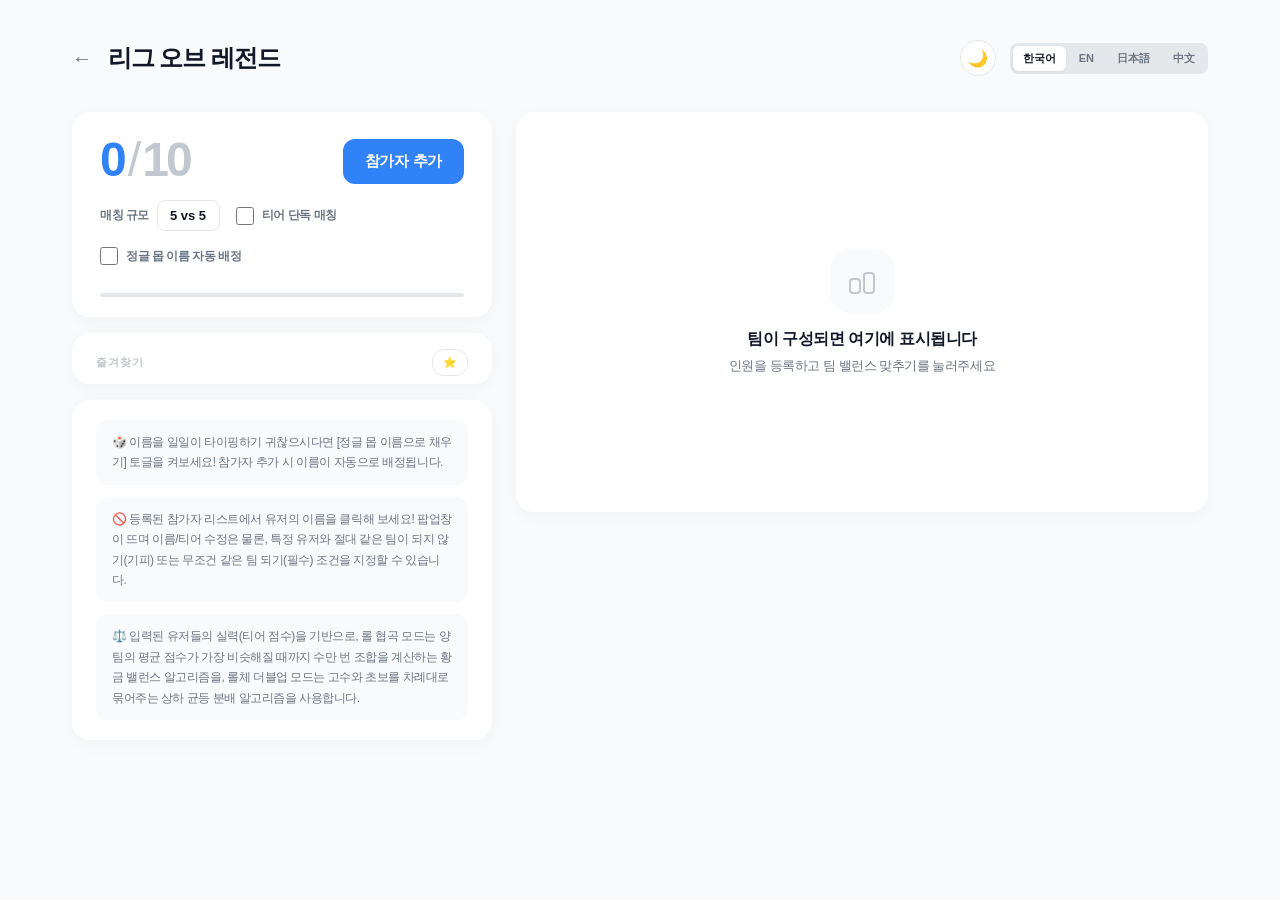
==== commit b01188d3: "1.9 9999" ====
--- a/lol/index.html
+++ b/lol/index.html
@@ -12,6 +12,7 @@
     <a href="../index.html" class="topbar-back">&larr;</a>
     <span class="topbar-title" id="appTitle"></span>
     <div class="topbar-right">
+      <button class="dark-mode-btn" id="darkModeBtn">🌙</button>
       <div class="lang-toggle">
         <button class="lang-btn active" data-lang="ko">한국어</button>
         <button class="lang-btn" data-lang="en">EN</button>
@@ -28,7 +29,6 @@
           <div class="stat-row">
             <div>
               <div class="stat-count"><span class="n-cur" id="countNum">0</span><span class="n-sep">/</span><span class="n-tot" id="countTotal">10</span></div>
-              <div class="stat-label" id="statLabelSub"></div>
             </div>
             <div class="stat-actions">
               <button class="btn btn-primary" id="btnAdd"><span id="btnAddText"></span></button>
@@ -69,16 +69,26 @@
           <button class="btn btn-primary btn-match" id="btnMatch"><span id="btnMatchText"></span></button>
         </div>
       </div>
+      <!-- Player list -->
+      <div class="card" id="playerListCard" style="display:none">
+        <div class="fav-header">
+          <div class="section-label" id="sectionLabelPlayers"></div>
+        </div>
+        <div id="playerGrid" class="player-list"></div>
+      </div>
+      <!-- Favorites -->
+      <div class="card" id="favCard">
+        <div class="fav-header">
+          <div class="section-label" id="favSectionLabel"></div>
+          <button class="btn btn-ghost btn-util" id="btnFavToggle" style="font-size:11px;padding:6px 10px">⭐</button>
+        </div>
+        <div id="favList" class="fav-list" style="display:none"></div>
+      </div>
       <!-- Guide card -->
       <div class="card guide-card" id="guideCard">
         <div class="guide-item" id="guideAutoFill"></div>
         <div class="guide-item" id="guideRelation"></div>
         <div class="guide-item" id="guideAlgo"></div>
-      </div>
-      <!-- Player list -->
-      <div class="card" id="playerListCard" style="display:none">
-        <div class="section-label" id="sectionLabelPlayers"></div>
-        <div id="playerGrid" class="player-list"></div>
       </div>
     </div>
     <div class="right-panel">
--- a/lol/style.css
+++ b/lol/style.css
@@ -1,5 +1,6 @@
 *,*::before,*::after{box-sizing:border-box;margin:0;padding:0}
 :root{--page-bg:#F9FAFB;--card-bg:#FFF;--blue:#3182F6;--blue-h:#1B6EE8;--blue-dim:rgba(49,130,246,.08);--red:#F04452;--red-dim:rgba(240,68,82,.07);--green:#00C471;--green-dim:rgba(0,196,113,.09);--orange:#F57C00;--orange-dim:rgba(245,124,0,.08);--text:#111827;--text2:#6B7684;--text3:#C2C8D0;--border:#E5E8EB;--card-shadow:0 4px 20px rgba(0,0,0,.03);--r:18px;--r-sm:12px;--r-xs:8px}
+[data-theme="dark"]{--page-bg:#1A1B1E;--card-bg:#25262B;--blue:#4C9AFF;--blue-h:#70B0FF;--blue-dim:rgba(76,154,255,.12);--red:#FF6B7A;--red-dim:rgba(255,107,122,.1);--green:#4ADE80;--green-dim:rgba(74,222,128,.1);--orange:#FFB347;--orange-dim:rgba(255,179,71,.1);--text:#E1E3E6;--text2:#909399;--text3:#4A4D52;--border:#353739;--card-shadow:0 4px 20px rgba(0,0,0,.2)}
 body{font-family:-apple-system,BlinkMacSystemFont,"Segoe UI","Noto Sans KR",Roboto,sans-serif;background:var(--page-bg);color:var(--text);min-height:100vh;-webkit-font-smoothing:antialiased;letter-spacing:-.03em}
 .page{max-width:1200px;margin:0 auto;padding:40px 32px 80px}
 .topbar{display:flex;align-items:center;gap:16px;margin-bottom:36px;flex-wrap:wrap}
@@ -8,12 +9,13 @@
 .topbar-right{display:flex;align-items:center;gap:14px;flex-wrap:wrap}
 .topbar-sub{font-size:14px;color:var(--text2);font-weight:500;white-space:nowrap}
 .lang-toggle{display:flex;gap:3px;background:var(--border);border-radius:var(--r-xs);padding:3px}
+.dark-mode-btn{width:36px;height:36px;border-radius:50%;border:1.5px solid var(--border);background:var(--card-bg);font-size:16px;cursor:pointer;display:flex;align-items:center;justify-content:center;transition:all .15s;flex-shrink:0}.dark-mode-btn:hover{border-color:var(--blue);background:var(--blue-dim)}.dark-mode-btn:active{transform:scale(.9)}
 .lang-btn{padding:5px 10px;border-radius:6px;border:none;background:transparent;font-family:inherit;font-size:11px;font-weight:700;color:var(--text2);cursor:pointer;transition:all .12s}.lang-btn:active{transform:scale(.94)}.lang-btn.active{background:var(--card-bg);color:var(--text);box-shadow:0 1px 4px rgba(0,0,0,.06)}
 .dashboard{display:grid;grid-template-columns:420px 1fr;gap:24px;align-items:start}@media(max-width:900px){.page{padding:24px 16px 60px}.dashboard{grid-template-columns:1fr}}
 .card{background:var(--card-bg);border-radius:var(--r);box-shadow:var(--card-shadow);overflow:hidden}
 .left-panel{display:flex;flex-direction:column;gap:16px}
 .stat-block{padding:24px 28px 20px}.stat-row{display:flex;align-items:flex-end;justify-content:space-between;gap:12px}
-.stat-count{font-size:64px;font-weight:800;letter-spacing:-.06em;line-height:1}.stat-count .n-cur{color:var(--blue)}.stat-count .n-sep{color:var(--text3);font-weight:300;margin:0 4px}.stat-count .n-tot{color:var(--text3)}
+.stat-count{font-size:48px;font-weight:800;letter-spacing:-.06em;line-height:1}.stat-count .n-cur{color:var(--blue)}.stat-count .n-sep{color:var(--text3);font-weight:300;margin:0 4px}.stat-count .n-tot{color:var(--text3)}
 .stat-label{font-size:13px;color:var(--text2);font-weight:500;margin-top:4px}
 .stat-actions{display:flex;flex-direction:column;gap:8px;align-items:flex-end;flex-shrink:0}
 .options-row{display:flex;gap:16px;align-items:center;margin-top:16px;flex-wrap:wrap}
@@ -34,7 +36,7 @@
 .btn-match{width:100%;padding:16px;font-size:16px;border-radius:var(--r)}
 .guide-card{padding:20px 24px;display:flex;flex-direction:column;gap:12px}
 .guide-item{font-size:12px;color:var(--text2);line-height:1.7;font-weight:500;padding:12px 16px;background:var(--page-bg);border-radius:var(--r-sm)}
-.section-label{font-size:11px;font-weight:700;color:var(--text3);letter-spacing:.08em;text-transform:uppercase;padding:0 28px 12px}
+.section-label{font-size:11px;font-weight:700;color:var(--text3);letter-spacing:.08em;text-transform:uppercase;padding:0;margin:0}
 .player-list{display:flex;flex-direction:column}.player-item{display:flex;align-items:center;gap:14px;padding:14px 24px;border-top:1px solid var(--page-bg);transition:background .1s;cursor:pointer}.player-item:first-child{border-top:none}.player-item:hover{background:#F0F4FF}
 .tier-badge{width:40px;height:40px;border-radius:var(--r-sm);display:flex;align-items:center;justify-content:center;font-size:11px;font-weight:800;flex-shrink:0}
 .player-info{flex:1;min-width:0}.player-name{font-size:14px;font-weight:700;white-space:nowrap;overflow:hidden;text-overflow:ellipsis}.player-meta{font-size:11px;color:var(--text2);margin-top:2px;font-weight:500}
@@ -61,6 +63,9 @@
 .error-msg{margin:0 20px;background:var(--red-dim);border-radius:var(--r-sm);padding:12px 16px;color:var(--red);font-size:12px;font-weight:600;text-align:center}
 .warn-msg{margin:0 20px;background:var(--orange-dim);border-radius:var(--r-sm);padding:10px 16px;color:var(--orange);font-size:11px;font-weight:600;text-align:center}
 .modal-overlay{position:fixed;inset:0;z-index:300;background:rgba(255,255,255,.82);backdrop-filter:blur(20px);-webkit-backdrop-filter:blur(20px);display:flex;align-items:center;justify-content:center;opacity:0;pointer-events:none;transition:opacity .22s;padding:20px}.modal-overlay.active{opacity:1;pointer-events:all}
+[data-theme="dark"] .modal-overlay{background:rgba(0,0,0,.7)}
+[data-theme="dark"] .player-item:hover{background:rgba(76,154,255,.08)}
+[data-theme="dark"] .toast{background:rgba(225,227,230,.92);color:#1A1B1E}
 .modal-sheet{background:var(--card-bg);border-radius:24px;width:100%;max-width:480px;box-shadow:0 8px 60px rgba(0,0,0,.12);transform:translateY(20px) scale(.98);transition:transform .28s cubic-bezier(.34,1.4,.64,1);max-height:88vh;overflow-y:auto}.modal-overlay.active .modal-sheet{transform:translateY(0) scale(1)}
 .modal-header{padding:24px 24px 0;display:flex;align-items:center;justify-content:space-between;gap:8px}.modal-title{font-size:18px;font-weight:800;letter-spacing:-.04em;flex:1}
 .modal-back{border:none;background:none;font-size:18px;color:var(--text2);cursor:pointer;padding:4px 8px;border-radius:6px;transition:all .12s;flex-shrink:0}.modal-back:hover{color:var(--blue)}.modal-back:active{transform:scale(.9)}
@@ -77,3 +82,10 @@
 .edit-check-list{display:flex;flex-direction:column;gap:6px}.edit-check-item{display:flex;align-items:center;gap:8px;font-size:13px;font-weight:600;cursor:pointer}.edit-check-item input{width:16px;height:16px;accent-color:var(--blue)}
 .conflict-msg{font-size:13px;color:var(--text2);line-height:1.7;margin-bottom:20px;white-space:pre-line;font-weight:500}.conflict-btn-row{display:flex;gap:8px}.conflict-btn-row .btn{flex:1}
 .toast{position:fixed;bottom:28px;left:50%;transform:translateX(-50%) translateY(16px);background:rgba(17,24,39,.92);color:#fff;padding:10px 18px;border-radius:12px;font-size:12px;font-weight:600;opacity:0;transition:all .25s;z-index:999;white-space:nowrap;pointer-events:none}.toast.show{opacity:1;transform:translateX(-50%) translateY(0)}
+
+.fav-header{display:flex;align-items:center;justify-content:space-between;padding:16px 24px 8px}
+.fav-list{padding:0 16px 16px}
+.fav-empty{font-size:12px;color:var(--text3);text-align:center;padding:16px;font-weight:500}
+.fav-item{display:flex;align-items:center;gap:10px;padding:10px 12px;border-radius:var(--r-sm);transition:background .1s;margin-bottom:4px}.fav-item:hover{background:var(--page-bg)}
+.fav-info{flex:1;min-width:0}.fav-name{font-size:13px;font-weight:700;white-space:nowrap;overflow:hidden;text-overflow:ellipsis}.fav-meta{font-size:10px;color:var(--text2);margin-top:2px;font-weight:500}
+.fav-actions{display:flex;gap:4px;flex-shrink:0}
